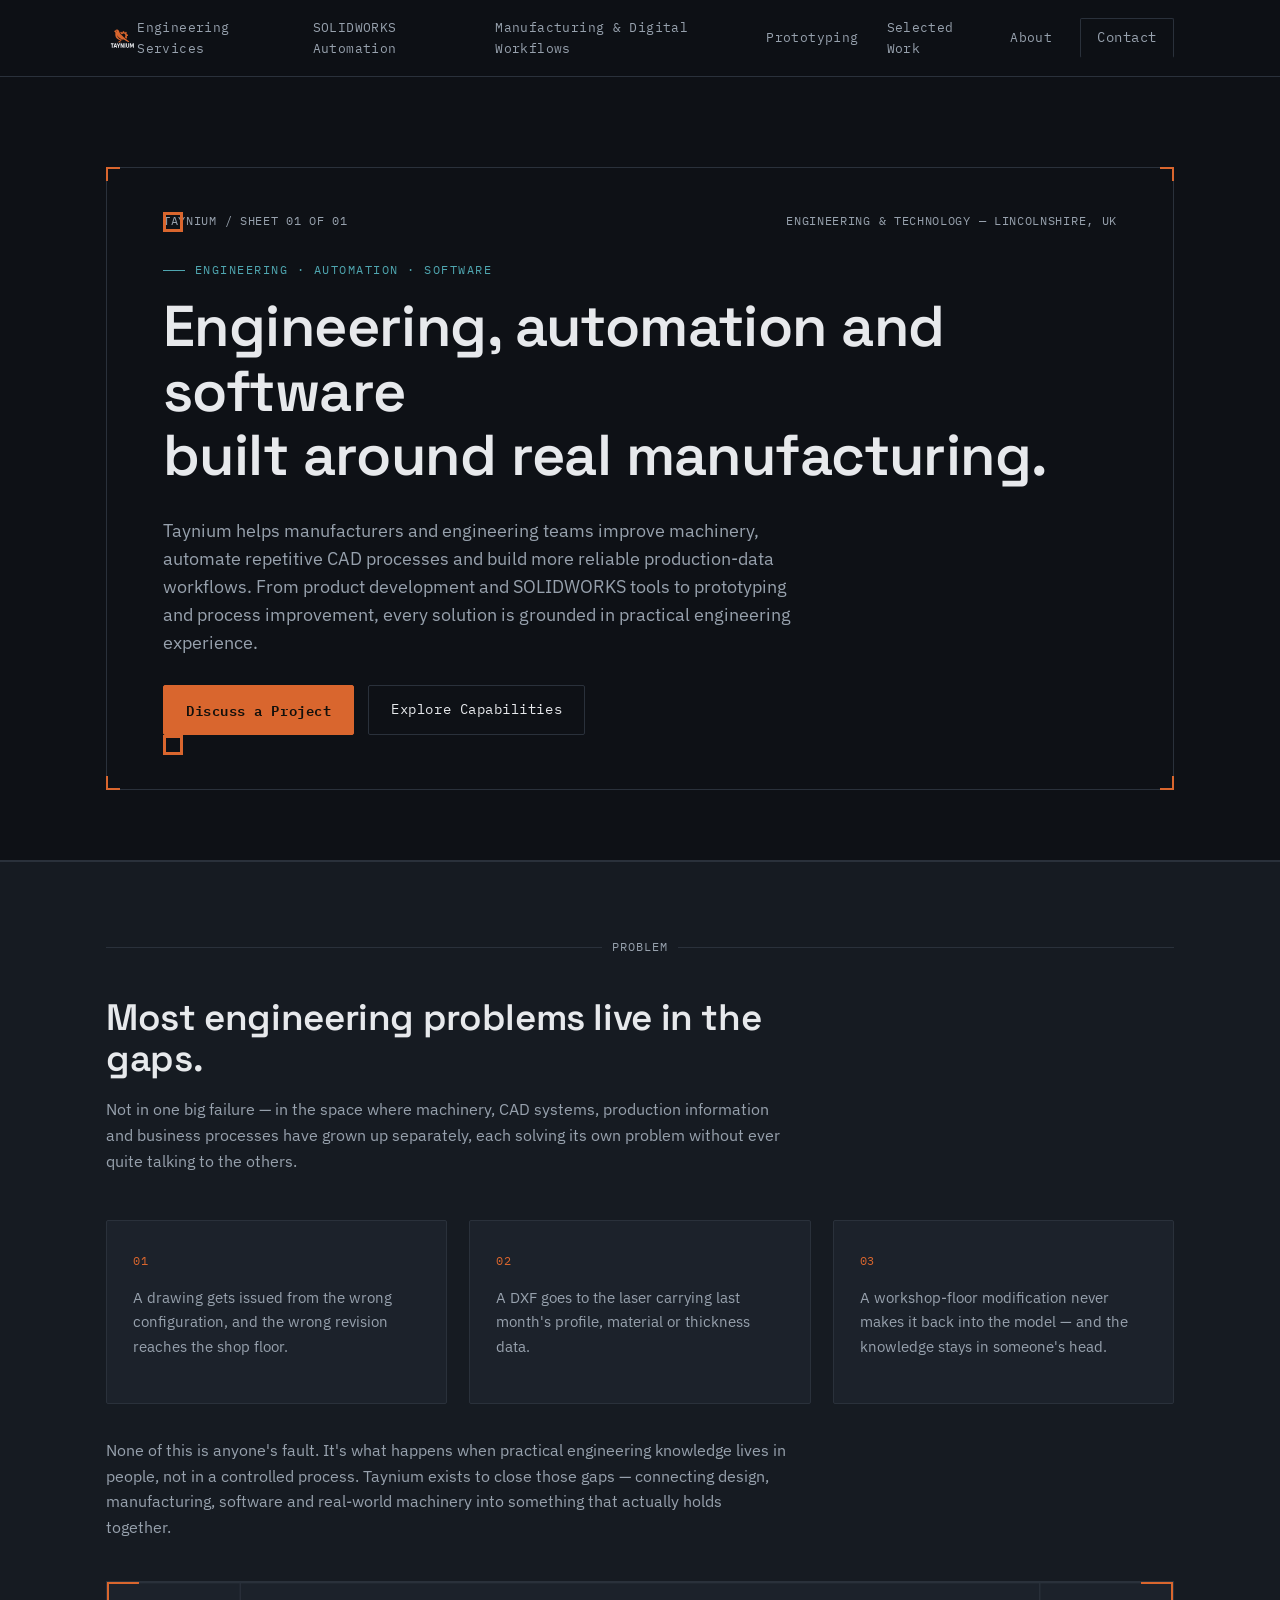
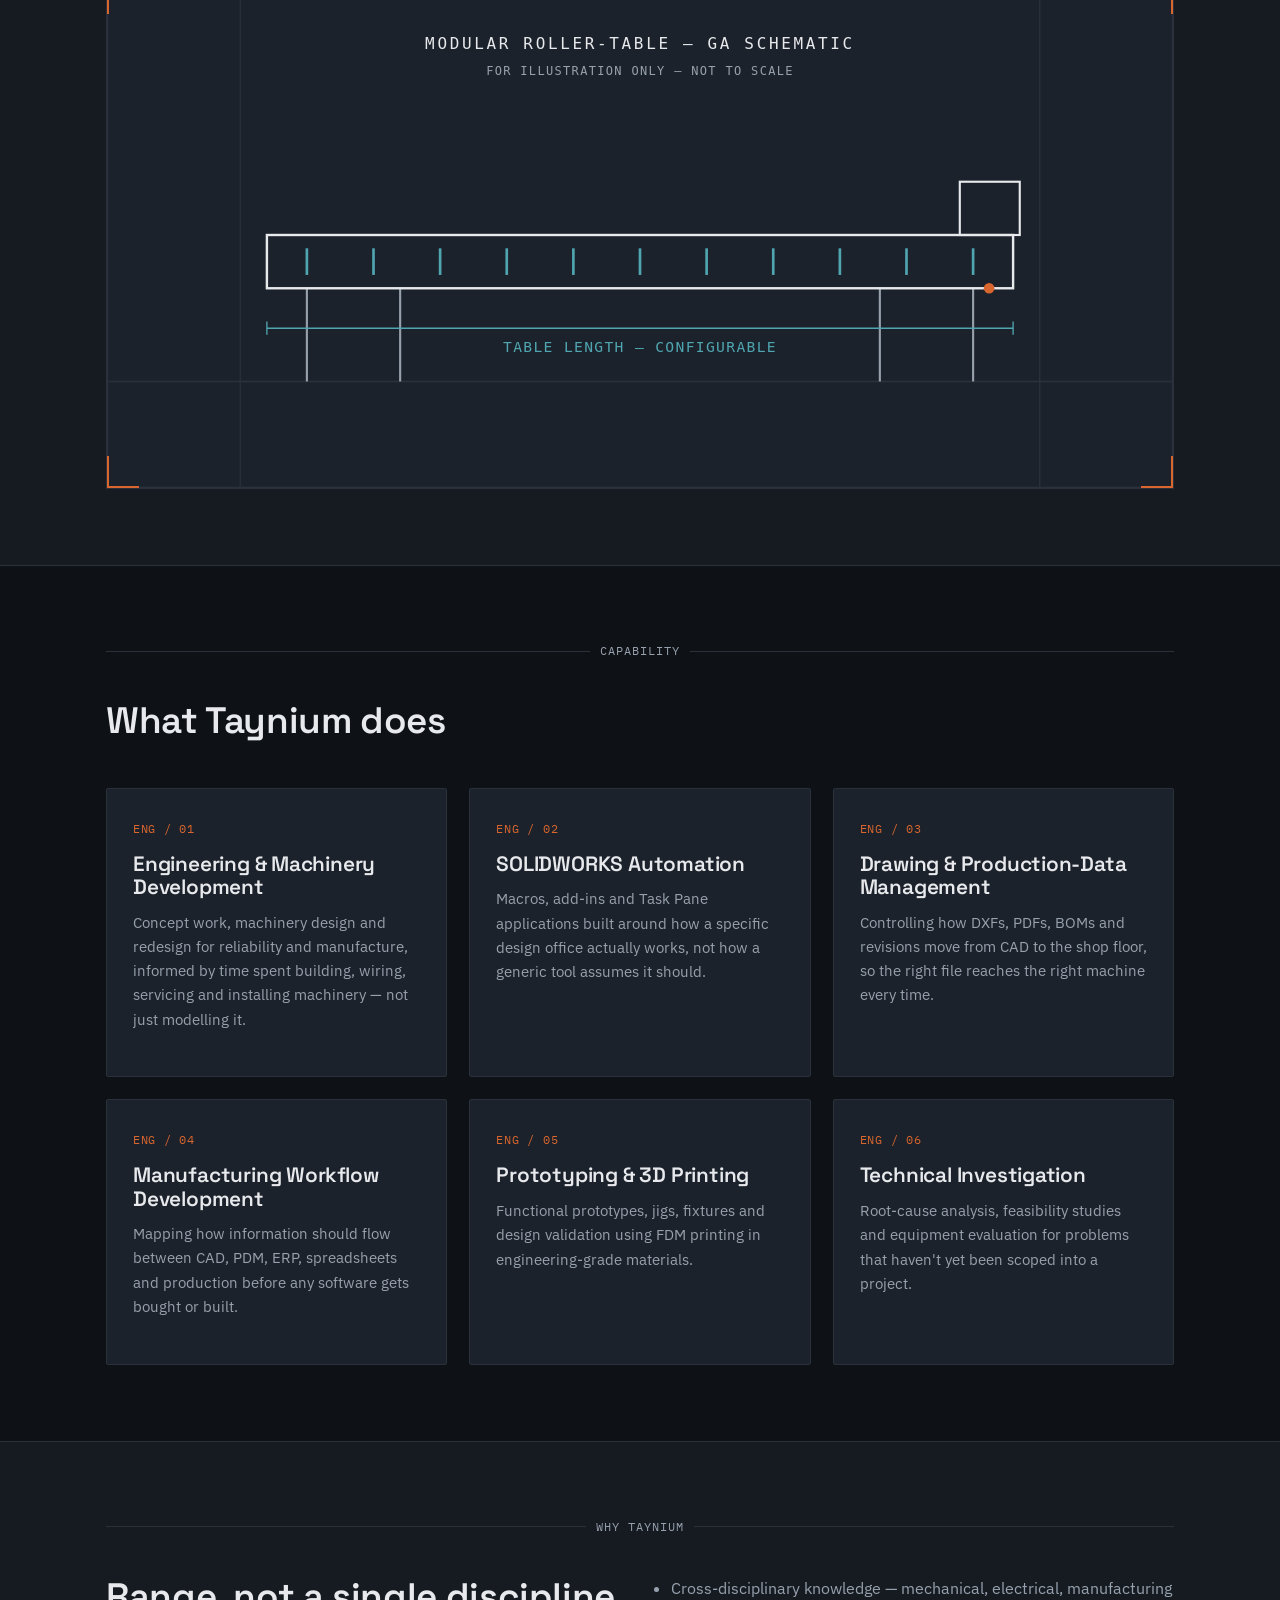
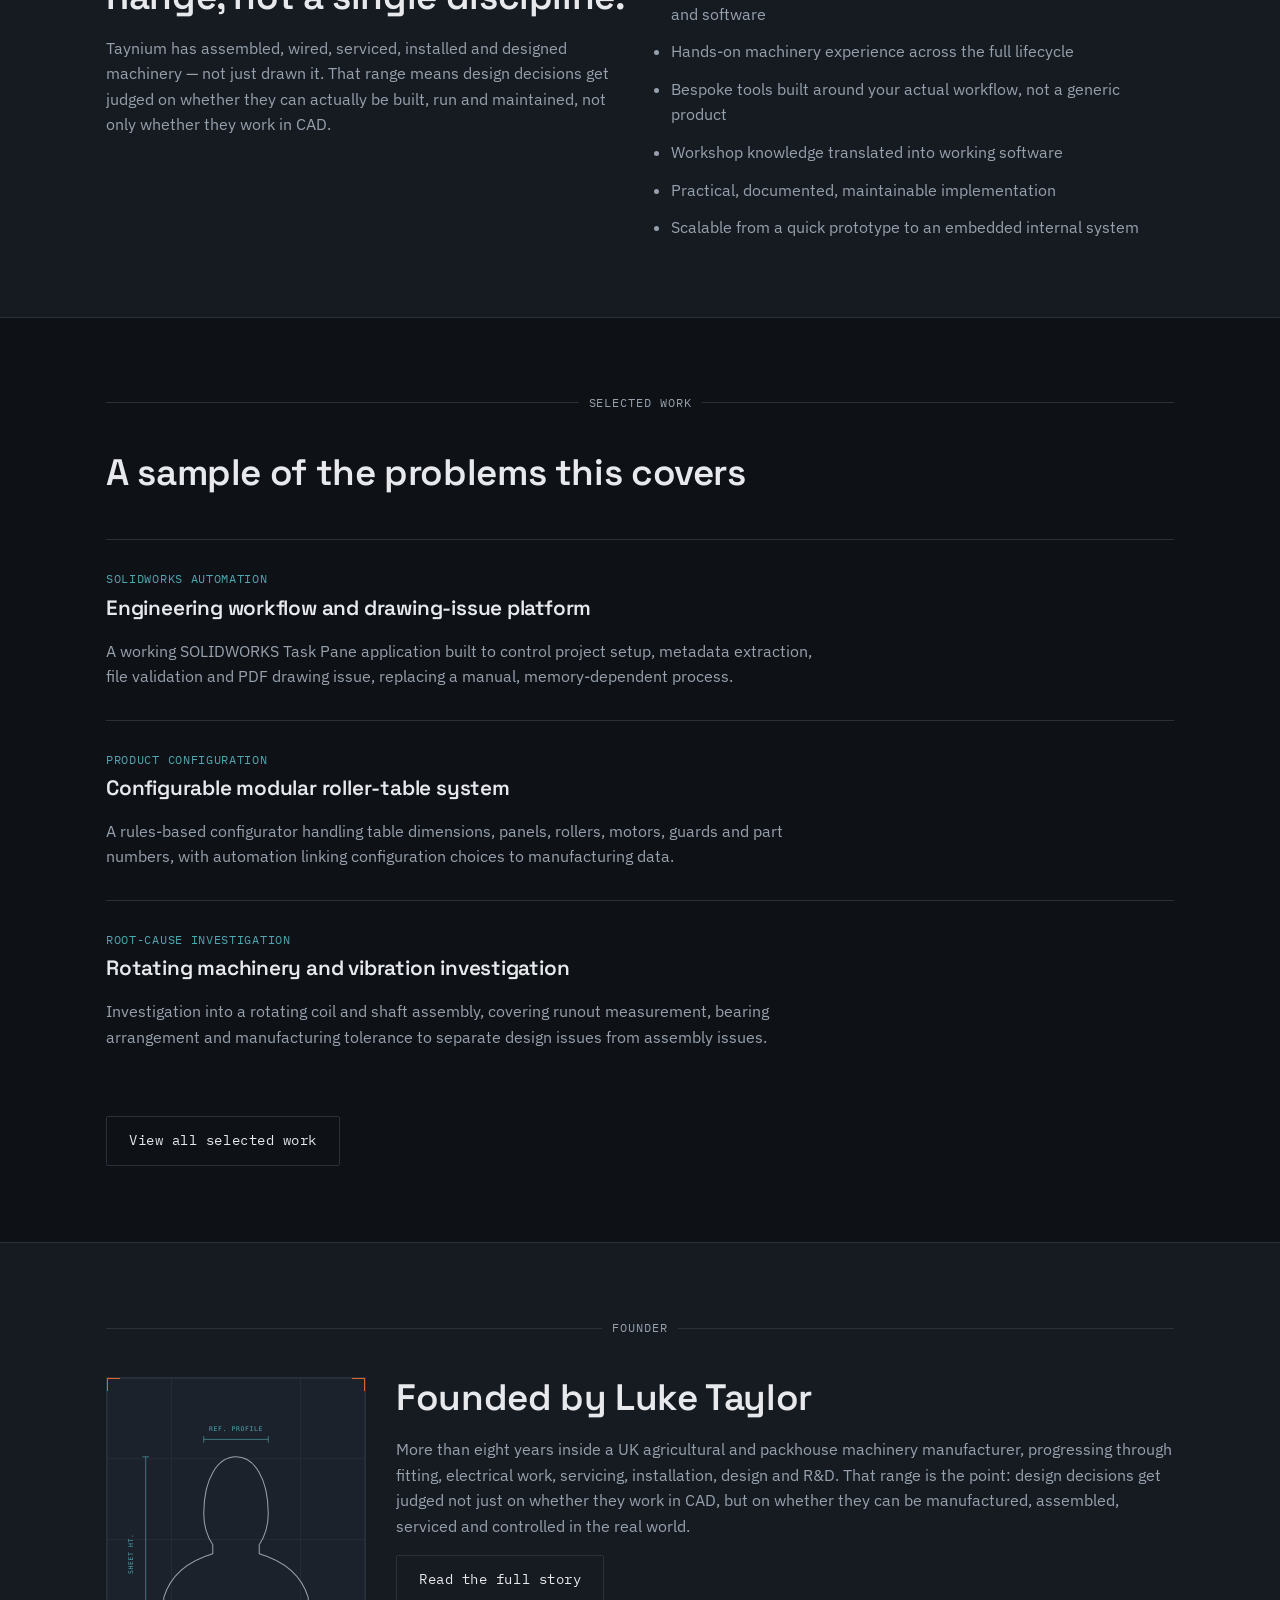
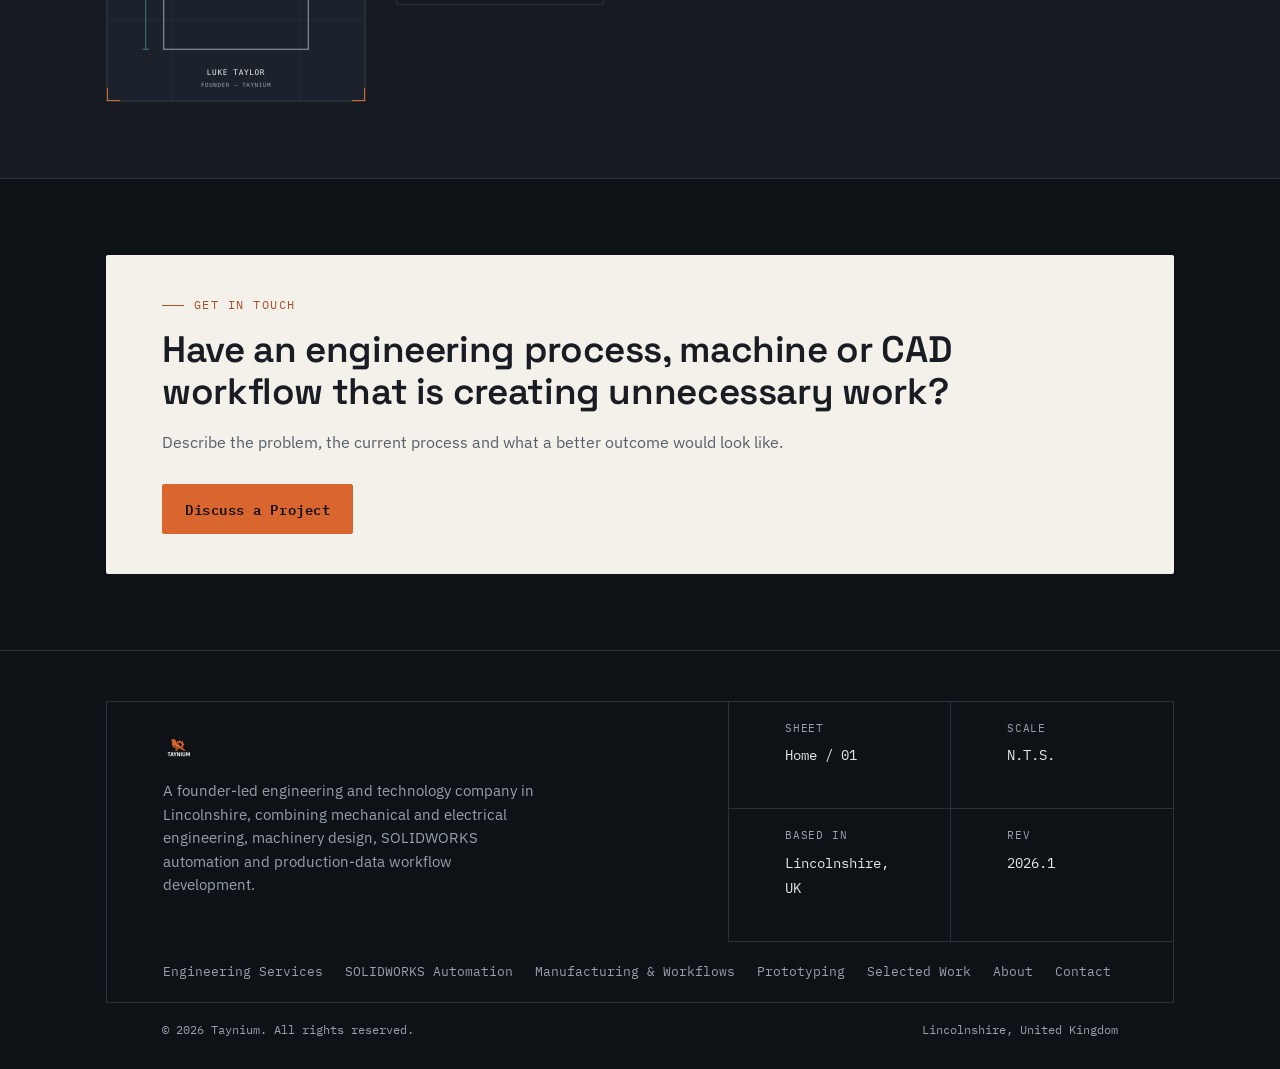
==== index.html @ 5ed1fb27 "Initial commit: Taynium static site" ====
<!DOCTYPE html>
<html lang="en-GB">
<head>
<meta charset="UTF-8">
<meta name="viewport" content="width=device-width, initial-scale=1.0">
<title>Taynium — Engineering, Automation & Software</title>
<meta name="description" content="Practical engineering solutions across machinery, manufacturing and software. Machinery design, SOLIDWORKS automation and production-data workflows built around real manufacturing.">
<link rel="preconnect" href="https://fonts.googleapis.com">
<link href="https://fonts.googleapis.com/css2?family=Space+Grotesk:wght@500;600;700&family=IBM+Plex+Sans:wght@400;500;600&family=IBM+Plex+Mono:wght@400;500&display=swap" rel="stylesheet">
<link rel="icon" type="image/svg+xml" href="images/logo-original.svg">
<link rel="stylesheet" href="css/style.css">
</head>
<body>

<header class="site-header">
  <div class="wrap header-inner">
    <a href="index.html" class="logo"><img src="images/logo-light.svg" alt="Taynium" class="logo-img"></a>
    <nav class="main-nav" aria-label="Primary">
      <a href="engineering-services.html">Engineering Services</a>
      <a href="solidworks-automation.html">SOLIDWORKS Automation</a>
      <a href="manufacturing-workflows.html">Manufacturing &amp; Digital Workflows</a>
      <a href="product-development.html">Prototyping</a>
      <a href="selected-work.html">Selected Work</a>
      <a href="about.html">About</a>
      <a href="contact.html" class="btn btn-secondary" style="padding:8px 16px;">Contact</a>
    </nav>
    <button class="nav-toggle" aria-expanded="false" aria-controls="mobile-nav">Menu</button>
  </div>
  <div class="mobile-nav" id="mobile-nav">
    <a href="engineering-services.html">Engineering Services</a>
    <a href="solidworks-automation.html">SOLIDWORKS Automation</a>
    <a href="manufacturing-workflows.html">Manufacturing &amp; Digital Workflows</a>
    <a href="product-development.html">Prototyping</a>
    <a href="selected-work.html">Selected Work</a>
    <a href="about.html">About</a>
    <a href="contact.html">Contact</a>
  </div>
</header>

<main>

  <section class="hero">
    <div class="wrap">
      <div class="sheet-frame">
        <span class="tick-tl"></span><span class="tick-tr"></span><span class="tick-bl"></span><span class="tick-br"></span>
        <div class="sheet-meta">
          <span>TAYNIUM / SHEET 01 OF 01</span>
          <span>ENGINEERING &amp; TECHNOLOGY — LINCOLNSHIRE, UK</span>
        </div>
        <div class="eyebrow">Engineering · Automation · Software</div>
        <h1>Engineering, automation and software<br>built around real manufacturing.</h1>
        <p class="hero-lead">Taynium helps manufacturers and engineering teams improve machinery, automate repetitive CAD processes and build more reliable production-data workflows. From product development and SOLIDWORKS tools to prototyping and process improvement, every solution is grounded in practical engineering experience.</p>
        <div class="cta-row">
          <a href="contact.html" class="btn btn-primary">Discuss a Project</a>
          <a href="engineering-services.html" class="btn btn-secondary">Explore Capabilities</a>
        </div>
      </div>
    </div>
  </section>

  <section class="section-alt">
    <div class="wrap">
      <div class="dim-divider">PROBLEM</div>
      <div class="section-head">
        <h2>Most engineering problems live in the gaps.</h2>
        <p style="color:var(--ink-muted)">Not in one big failure — in the space where machinery, CAD systems, production information and business processes have grown up separately, each solving its own problem without ever quite talking to the others.</p>
      </div>
      <div class="grid grid-3">
        <div class="card">
          <span class="num">01</span>
          <p>A drawing gets issued from the wrong configuration, and the wrong revision reaches the shop floor.</p>
        </div>
        <div class="card">
          <span class="num">02</span>
          <p>A DXF goes to the laser carrying last month's profile, material or thickness data.</p>
        </div>
        <div class="card">
          <span class="num">03</span>
          <p>A workshop-floor modification never makes it back into the model — and the knowledge stays in someone's head.</p>
        </div>
      </div>
      <p style="margin-top:34px; max-width:680px; color:var(--ink-muted)">None of this is anyone's fault. It's what happens when practical engineering knowledge lives in people, not in a controlled process. Taynium exists to close those gaps — connecting design, manufacturing, software and real-world machinery into something that actually holds together.</p>
      <div style="margin-top:40px; border:1px solid var(--line);">
        <img src="images/machine-schematic.svg" alt="Technical schematic drawing of a modular roller-table machine with dimension lines" style="width:100%; display:block;">
      </div>
    </div>
  </section>

  <section>
    <div class="wrap">
      <div class="dim-divider">CAPABILITY</div>
      <div class="section-head">
        <h2>What Taynium does</h2>
      </div>
      <div class="grid grid-3">
        <div class="card">
          <span class="num">ENG / 01</span>
          <h3>Engineering &amp; Machinery Development</h3>
          <p>Concept work, machinery design and redesign for reliability and manufacture, informed by time spent building, wiring, servicing and installing machinery — not just modelling it.</p>
        </div>
        <div class="card">
          <span class="num">ENG / 02</span>
          <h3>SOLIDWORKS Automation</h3>
          <p>Macros, add-ins and Task Pane applications built around how a specific design office actually works, not how a generic tool assumes it should.</p>
        </div>
        <div class="card">
          <span class="num">ENG / 03</span>
          <h3>Drawing &amp; Production-Data Management</h3>
          <p>Controlling how DXFs, PDFs, BOMs and revisions move from CAD to the shop floor, so the right file reaches the right machine every time.</p>
        </div>
        <div class="card">
          <span class="num">ENG / 04</span>
          <h3>Manufacturing Workflow Development</h3>
          <p>Mapping how information should flow between CAD, PDM, ERP, spreadsheets and production before any software gets bought or built.</p>
        </div>
        <div class="card">
          <span class="num">ENG / 05</span>
          <h3>Prototyping &amp; 3D Printing</h3>
          <p>Functional prototypes, jigs, fixtures and design validation using FDM printing in engineering-grade materials.</p>
        </div>
        <div class="card">
          <span class="num">ENG / 06</span>
          <h3>Technical Investigation</h3>
          <p>Root-cause analysis, feasibility studies and equipment evaluation for problems that haven't yet been scoped into a project.</p>
        </div>
      </div>
    </div>
  </section>

  <section class="section-alt">
    <div class="wrap">
      <div class="dim-divider">WHY TAYNIUM</div>
      <div class="grid grid-2">
        <div>
          <h2>Range, not a single discipline.</h2>
          <p style="color:var(--ink-muted)">Taynium has assembled, wired, serviced, installed and designed machinery — not just drawn it. That range means design decisions get judged on whether they can actually be built, run and maintained, not only whether they work in CAD.</p>
        </div>
        <ul style="color:var(--ink-muted); padding-left:20px; margin:0;">
          <li style="margin-bottom:12px;">Cross-disciplinary knowledge — mechanical, electrical, manufacturing and software</li>
          <li style="margin-bottom:12px;">Hands-on machinery experience across the full lifecycle</li>
          <li style="margin-bottom:12px;">Bespoke tools built around your actual workflow, not a generic product</li>
          <li style="margin-bottom:12px;">Workshop knowledge translated into working software</li>
          <li style="margin-bottom:12px;">Practical, documented, maintainable implementation</li>
          <li>Scalable from a quick prototype to an embedded internal system</li>
        </ul>
      </div>
    </div>
  </section>

  <section>
    <div class="wrap">
      <div class="dim-divider">SELECTED WORK</div>
      <div class="section-head">
        <h2>A sample of the problems this covers</h2>
      </div>

      <div class="work-item">
        <span class="tag">SOLIDWORKS Automation</span>
        <h3>Engineering workflow and drawing-issue platform</h3>
        <p>A working SOLIDWORKS Task Pane application built to control project setup, metadata extraction, file validation and PDF drawing issue, replacing a manual, memory-dependent process.</p>
      </div>
      <div class="work-item">
        <span class="tag">Product Configuration</span>
        <h3>Configurable modular roller-table system</h3>
        <p>A rules-based configurator handling table dimensions, panels, rollers, motors, guards and part numbers, with automation linking configuration choices to manufacturing data.</p>
      </div>
      <div class="work-item">
        <span class="tag">Root-Cause Investigation</span>
        <h3>Rotating machinery and vibration investigation</h3>
        <p>Investigation into a rotating coil and shaft assembly, covering runout measurement, bearing arrangement and manufacturing tolerance to separate design issues from assembly issues.</p>
      </div>

      <div style="margin-top:36px;">
        <a href="selected-work.html" class="btn btn-secondary">View all selected work</a>
      </div>
    </div>
  </section>

  <section class="section-alt">
    <div class="wrap">
      <div class="dim-divider">FOUNDER</div>
      <div class="founder">
        <div class="founder-photo" style="padding:0;"><img src="images/founder-schematic.svg" alt="Technical line illustration of Luke Taylor, founder of Taynium" style="width:100%; height:100%; object-fit:cover;"></div>
        <div>
          <h2>Founded by Luke Taylor</h2>
          <p style="color:var(--ink-muted)">More than eight years inside a UK agricultural and packhouse machinery manufacturer, progressing through fitting, electrical work, servicing, installation, design and R&amp;D. That range is the point: design decisions get judged not just on whether they work in CAD, but on whether they can be manufactured, assembled, serviced and controlled in the real world.</p>
          <a href="about.html" class="btn btn-secondary">Read the full story</a>
        </div>
      </div>
    </div>
  </section>

  <section>
    <div class="wrap">
      <div class="paper">
        <div class="eyebrow">Get in touch</div>
        <h2>Have an engineering process, machine or CAD workflow that is creating unnecessary work?</h2>
        <p>Describe the problem, the current process and what a better outcome would look like.</p>
        <div class="cta-row">
          <a href="contact.html" class="btn btn-primary">Discuss a Project</a>
        </div>
      </div>
    </div>
  </section>

</main>

<footer class="site-footer">
  <div class="wrap">
    <div class="title-block">
      <div class="title-block-top">
        <div class="title-block-brand">
          <div class="logo" style="margin-bottom:10px; display:inline-block;"><img src="images/logo-light.svg" alt="Taynium" class="logo-img" style="height:30px;"></div>
          <p>A founder-led engineering and technology company in Lincolnshire, combining mechanical and electrical engineering, machinery design, SOLIDWORKS automation and production-data workflow development.</p>
        </div>
        <div class="title-block-fields">
          <div class="tb-field"><span class="tb-label">Sheet</span><span class="tb-value">Home / 01</span></div>
          <div class="tb-field"><span class="tb-label">Scale</span><span class="tb-value">N.T.S.</span></div>
          <div class="tb-field"><span class="tb-label">Based in</span><span class="tb-value">Lincolnshire, UK</span></div>
          <div class="tb-field"><span class="tb-label">Rev</span><span class="tb-value">2026.1</span></div>
        </div>
      </div>
      <div class="footer-links">
        <a href="engineering-services.html">Engineering Services</a>
        <a href="solidworks-automation.html">SOLIDWORKS Automation</a>
        <a href="manufacturing-workflows.html">Manufacturing &amp; Workflows</a>
        <a href="product-development.html">Prototyping</a>
        <a href="selected-work.html">Selected Work</a>
        <a href="about.html">About</a>
        <a href="contact.html">Contact</a>
      </div>
    </div>
    <div class="footer-bottom">
      <span>© 2026 Taynium. All rights reserved.</span>
      <span>Lincolnshire, United Kingdom</span>
    </div>
  </div>
</footer>

<script src="js/main.js"></script>
</body>
</html>
---- css/style.css ----
/* ==========================================================================
   Taynium — Design System
   Signature motif: engineering drawing title block + dimension-line ticks
   ========================================================================== */

:root {
  --bg-void: #0e1116;
  --bg-panel: #161b22;
  --bg-panel-raised: #1c222b;
  --surface-paper: #f3f1ea;
  --ink: #e7e9ec;
  --ink-muted: #97a1ad;
  --ink-dark: #191d23;
  --ink-dark-muted: #565f6b;
  --accent-orange: #d9662e;
  --accent-orange-dim: #a84f26;
  --accent-cyan: #4fa6b0;
  --line: #2a313b;
  --line-paper: #c9c2b2;

  --font-display: "Space Grotesk", "Arial Narrow", sans-serif;
  --font-body: "IBM Plex Sans", -apple-system, sans-serif;
  --font-mono: "IBM Plex Mono", "Courier New", monospace;

  --max-w: 1180px;
  --edge: 24px;
}

@media (min-width: 720px) {
  :root { --edge: 56px; }
}

* { box-sizing: border-box; }

html {
  scroll-behavior: smooth;
}

@media (prefers-reduced-motion: reduce) {
  html { scroll-behavior: auto; }
  * { animation-duration: 0.01ms !important; transition-duration: 0.01ms !important; }
}

body {
  margin: 0;
  background: var(--bg-void);
  color: var(--ink);
  font-family: var(--font-body);
  font-size: 16px;
  line-height: 1.6;
  -webkit-font-smoothing: antialiased;
}

img { max-width: 100%; display: block; }

a { color: inherit; }

h1, h2, h3, h4 {
  font-family: var(--font-display);
  font-weight: 600;
  line-height: 1.12;
  margin: 0 0 0.5em;
  letter-spacing: -0.01em;
}

h1 { font-size: clamp(2.2rem, 5vw, 3.6rem); }
h2 { font-size: clamp(1.6rem, 3.2vw, 2.3rem); }
h3 { font-size: 1.3rem; }

p { margin: 0 0 1em; }

.eyebrow {
  font-family: var(--font-mono);
  font-size: 0.78rem;
  letter-spacing: 0.12em;
  text-transform: uppercase;
  color: var(--accent-cyan);
  display: flex;
  align-items: center;
  gap: 10px;
  margin-bottom: 14px;
}

.eyebrow::before {
  content: "";
  width: 22px;
  height: 1px;
  background: var(--accent-cyan);
  display: inline-block;
}

.wrap {
  max-width: var(--max-w);
  margin: 0 auto;
  padding: 0 var(--edge);
}

/* ---------- Buttons ---------- */

.btn {
  display: inline-flex;
  align-items: center;
  gap: 10px;
  font-family: var(--font-mono);
  font-size: 0.85rem;
  letter-spacing: 0.04em;
  text-decoration: none;
  padding: 13px 22px;
  border: 1px solid var(--line);
  border-radius: 2px;
  transition: border-color 0.15s ease, background 0.15s ease, color 0.15s ease;
}

.btn:focus-visible, a:focus-visible, button:focus-visible {
  outline: 2px solid var(--accent-cyan);
  outline-offset: 2px;
}

.btn-primary {
  background: var(--accent-orange);
  border-color: var(--accent-orange);
  color: #12100c;
  font-weight: 600;
}
.btn-primary:hover { background: #e9793f; border-color: #e9793f; }

.btn-secondary {
  color: var(--ink);
  border-color: var(--line);
}
.btn-secondary:hover { border-color: var(--accent-cyan); color: var(--accent-cyan); }

.cta-row {
  display: flex;
  gap: 14px;
  flex-wrap: wrap;
  margin-top: 28px;
}

/* ---------- Header / Nav ---------- */

.site-header {
  border-bottom: 1px solid var(--line);
  position: sticky;
  top: 0;
  background: rgba(14, 17, 22, 0.92);
  backdrop-filter: blur(6px);
  z-index: 50;
}

.header-inner {
  display: flex;
  align-items: center;
  justify-content: space-between;
  height: 76px;
}

.logo {
  font-family: var(--font-display);
  font-size: 1.15rem;
  font-weight: 600;
  text-decoration: none;
  color: var(--ink);
  letter-spacing: 0.02em;
}
.logo span { color: var(--accent-orange); }
.logo-img { height: 34px; width: auto; display: block; }

nav.main-nav {
  display: none;
  gap: 28px;
  font-family: var(--font-mono);
  font-size: 0.82rem;
  letter-spacing: 0.03em;
}

@media (min-width: 900px) {
  nav.main-nav { display: flex; align-items: center; }
}

nav.main-nav a {
  text-decoration: none;
  color: var(--ink-muted);
  padding: 6px 0;
  border-bottom: 1px solid transparent;
  transition: color 0.15s ease, border-color 0.15s ease;
}
nav.main-nav a:hover, nav.main-nav a[aria-current="page"] {
  color: var(--ink);
  border-color: var(--accent-orange);
}

.nav-toggle {
  display: inline-flex;
  background: none;
  border: 1px solid var(--line);
  color: var(--ink);
  font-family: var(--font-mono);
  padding: 8px 12px;
  font-size: 0.8rem;
  border-radius: 2px;
}
@media (min-width: 900px) { .nav-toggle { display: none; } }

.mobile-nav {
  display: none;
  flex-direction: column;
  border-top: 1px solid var(--line);
  padding: 8px var(--edge) 20px;
  font-family: var(--font-mono);
  font-size: 0.9rem;
}
.mobile-nav.open { display: flex; }
.mobile-nav a {
  text-decoration: none;
  color: var(--ink-muted);
  padding: 12px 0;
  border-bottom: 1px solid var(--line);
}
@media (min-width: 900px) { .mobile-nav { display: none !important; } }

/* ---------- Hero: framed like a drawing sheet ---------- */

.hero {
  position: relative;
  padding: 90px 0 70px;
  border-bottom: 1px solid var(--line);
}

.sheet-frame {
  position: relative;
  border: 1px solid var(--line);
  padding: 44px var(--edge) 54px;
}

.sheet-frame::before, .sheet-frame::after,
.tick-tl, .tick-tr, .tick-bl, .tick-br {
  content: "";
  position: absolute;
  width: 14px;
  height: 14px;
  border-color: var(--accent-orange);
  border-style: solid;
}
.tick-tl { top: -1px; left: -1px; border-width: 2px 0 0 2px; }
.tick-tr { top: -1px; right: -1px; border-width: 2px 2px 0 0; }
.tick-bl { bottom: -1px; left: -1px; border-width: 0 0 2px 2px; }
.tick-br { bottom: -1px; right: -1px; border-width: 0 2px 2px 0; }

.sheet-meta {
  display: flex;
  justify-content: space-between;
  font-family: var(--font-mono);
  font-size: 0.72rem;
  letter-spacing: 0.06em;
  color: var(--ink-muted);
  margin-bottom: 30px;
  flex-wrap: wrap;
  gap: 8px;
}

.hero-lead {
  max-width: 640px;
  font-size: 1.1rem;
  color: var(--ink-muted);
}

/* ---------- Sections ---------- */

section { padding: 76px 0; }
section.tight { padding: 56px 0; }

.section-alt { background: var(--bg-panel); border-top: 1px solid var(--line); border-bottom: 1px solid var(--line); }

/* dimension-line divider used between major blocks instead of a plain rule */
.dim-divider {
  display: flex;
  align-items: center;
  gap: 10px;
  color: var(--ink-muted);
  font-family: var(--font-mono);
  font-size: 0.72rem;
  letter-spacing: 0.08em;
  margin: 0 0 40px;
}
.dim-divider::before, .dim-divider::after {
  content: "";
  flex: 1;
  height: 1px;
  background: var(--line);
  position: relative;
}

.section-head {
  max-width: 680px;
  margin-bottom: 46px;
}

/* ---------- Cards / Grids ---------- */

.grid {
  display: grid;
  gap: 22px;
  grid-template-columns: 1fr;
}
@media (min-width: 720px) {
  .grid-2 { grid-template-columns: 1fr 1fr; }
  .grid-3 { grid-template-columns: repeat(3, 1fr); }
}

.card {
  border: 1px solid var(--line);
  background: var(--bg-panel-raised);
  padding: 30px 26px;
  border-radius: 2px;
}

.card .num {
  font-family: var(--font-mono);
  color: var(--accent-orange);
  font-size: 0.78rem;
  letter-spacing: 0.06em;
  display: block;
  margin-bottom: 14px;
}

.card p, .card ul { color: var(--ink-muted); font-size: 0.95rem; }
.card ul { padding-left: 18px; margin: 0; }
.card li { margin-bottom: 6px; }

/* Paper panel — used sparingly, evokes a physical drawing sheet */
.paper {
  background: var(--surface-paper);
  color: var(--ink-dark);
  border-radius: 2px;
  padding: 40px var(--edge);
}
.paper h2, .paper h3 { color: var(--ink-dark); }
.paper p { color: var(--ink-dark-muted); }
.paper .eyebrow { color: var(--accent-orange-dim); }
.paper .eyebrow::before { background: var(--accent-orange-dim); }

/* ---------- Process steps ---------- */

.steps {
  display: grid;
  gap: 0;
  border: 1px solid var(--line);
}
.step {
  display: grid;
  grid-template-columns: 64px 1fr;
  gap: 20px;
  padding: 26px var(--edge);
  border-bottom: 1px solid var(--line);
}
.step:last-child { border-bottom: none; }
.step .step-num {
  font-family: var(--font-mono);
  color: var(--accent-cyan);
  font-size: 0.95rem;
}
.step h3 { margin-bottom: 6px; font-size: 1.05rem; }
.step p { margin: 0; color: var(--ink-muted); font-size: 0.94rem; }

/* ---------- Work / project list ---------- */

.work-item {
  border-top: 1px solid var(--line);
  padding: 30px 0;
  display: grid;
  gap: 8px;
}
.work-item:last-child { border-bottom: 1px solid var(--line); }
.work-item .tag {
  font-family: var(--font-mono);
  font-size: 0.72rem;
  color: var(--accent-cyan);
  letter-spacing: 0.06em;
  text-transform: uppercase;
}
.work-item p { color: var(--ink-muted); margin: 0; max-width: 720px; }

/* ---------- Founder block ---------- */

.founder {
  display: grid;
  gap: 30px;
  grid-template-columns: 1fr;
}
@media (min-width: 800px) {
  .founder { grid-template-columns: 260px 1fr; align-items: start; }
}
.founder-photo {
  aspect-ratio: 4/5;
  background: var(--bg-panel-raised);
  border: 1px solid var(--line);
  display: flex;
  align-items: center;
  justify-content: center;
  font-family: var(--font-mono);
  font-size: 0.75rem;
  color: var(--ink-muted);
  text-align: center;
  padding: 20px;
}

/* ---------- Forms ---------- */

label {
  display: block;
  font-family: var(--font-mono);
  font-size: 0.78rem;
  letter-spacing: 0.03em;
  color: var(--ink-muted);
  margin-bottom: 8px;
}
.field { margin-bottom: 22px; }
input, select, textarea {
  width: 100%;
  background: var(--bg-panel-raised);
  border: 1px solid var(--line);
  color: var(--ink);
  font-family: var(--font-body);
  font-size: 0.95rem;
  padding: 12px 14px;
  border-radius: 2px;
}
input:focus, select:focus, textarea:focus {
  outline: 2px solid var(--accent-cyan);
  outline-offset: 1px;
  border-color: var(--accent-cyan);
}
textarea { resize: vertical; min-height: 110px; }
.field-row { display: grid; gap: 22px; }
@media (min-width: 720px) { .field-row.two { grid-template-columns: 1fr 1fr; } }
.form-note {
  font-size: 0.85rem;
  color: var(--ink-muted);
  border-left: 2px solid var(--accent-orange);
  padding-left: 14px;
  margin-top: 30px;
}

/* ---------- Footer: title block ---------- */

footer.site-footer {
  border-top: 1px solid var(--line);
  padding: 50px 0 0;
}

.title-block {
  border: 1px solid var(--line);
  margin-bottom: 0;
}
.title-block-top {
  display: grid;
  grid-template-columns: 1fr;
  gap: 0;
}
@media (min-width: 800px) {
  .title-block-top { grid-template-columns: 1.4fr 1fr; }
}
.title-block-brand {
  padding: 30px var(--edge);
  border-bottom: 1px solid var(--line);
}
@media (min-width: 800px) {
  .title-block-brand { border-bottom: none; border-right: 1px solid var(--line); }
}
.title-block-brand p { color: var(--ink-muted); font-size: 0.92rem; max-width: 380px; }

.title-block-fields {
  display: grid;
  grid-template-columns: repeat(2, 1fr);
}
.tb-field {
  padding: 18px var(--edge);
  border-bottom: 1px solid var(--line);
  border-right: 1px solid var(--line);
  font-family: var(--font-mono);
}
.tb-field:nth-child(2n) { border-right: none; }
.tb-field .tb-label {
  display: block;
  font-size: 0.66rem;
  letter-spacing: 0.08em;
  color: var(--ink-muted);
  margin-bottom: 6px;
  text-transform: uppercase;
}
.tb-field .tb-value { font-size: 0.85rem; color: var(--ink); }

.footer-links {
  display: flex;
  flex-wrap: wrap;
  gap: 22px;
  padding: 20px var(--edge);
  font-family: var(--font-mono);
  font-size: 0.8rem;
}
.footer-links a { text-decoration: none; color: var(--ink-muted); }
.footer-links a:hover { color: var(--accent-orange); }

.footer-bottom {
  padding: 18px var(--edge) 30px;
  font-family: var(--font-mono);
  font-size: 0.72rem;
  color: var(--ink-muted);
  display: flex;
  justify-content: space-between;
  flex-wrap: wrap;
  gap: 8px;
}

/* ---------- FAQ ---------- */

.faq-item {
  border-top: 1px solid var(--line);
  padding: 22px 0;
}
.faq-item:last-child { border-bottom: 1px solid var(--line); }
.faq-item h3 { font-size: 1rem; margin-bottom: 8px; }
.faq-item p { color: var(--ink-muted); margin: 0; font-size: 0.95rem; }
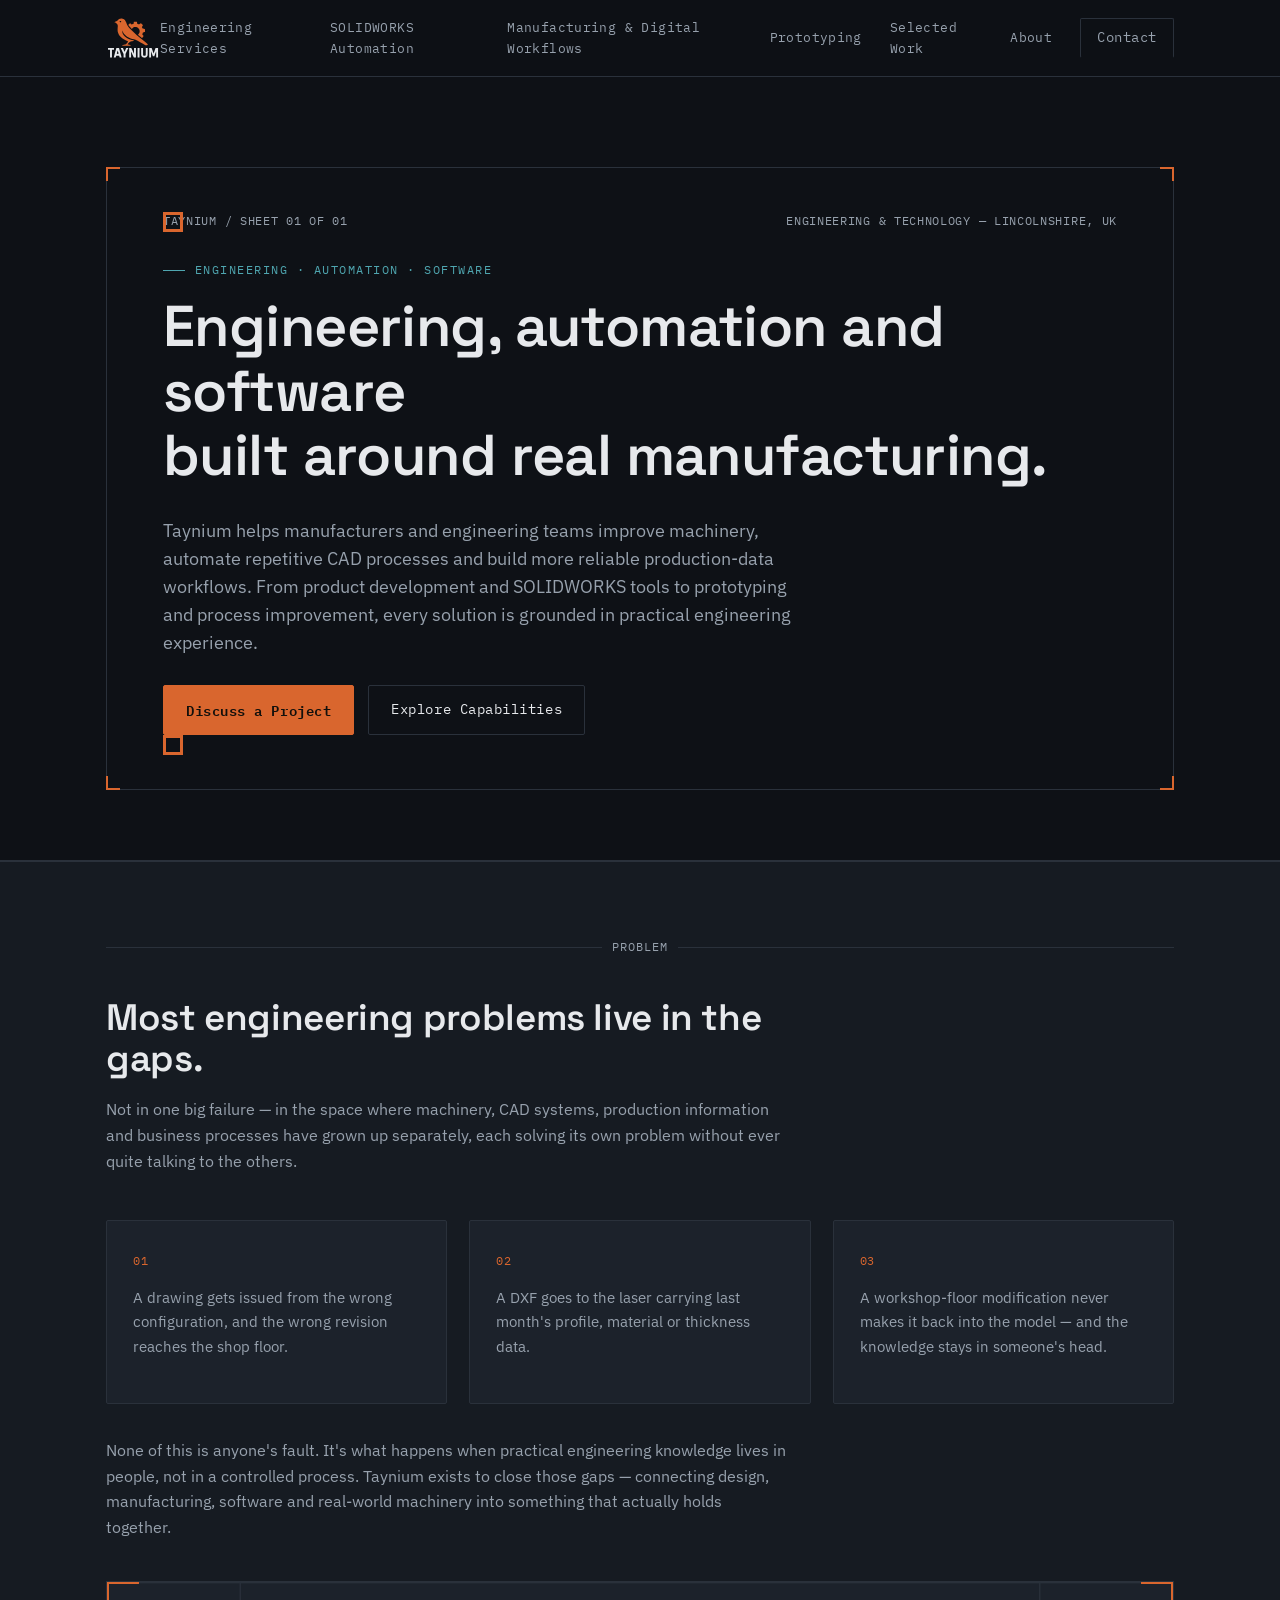
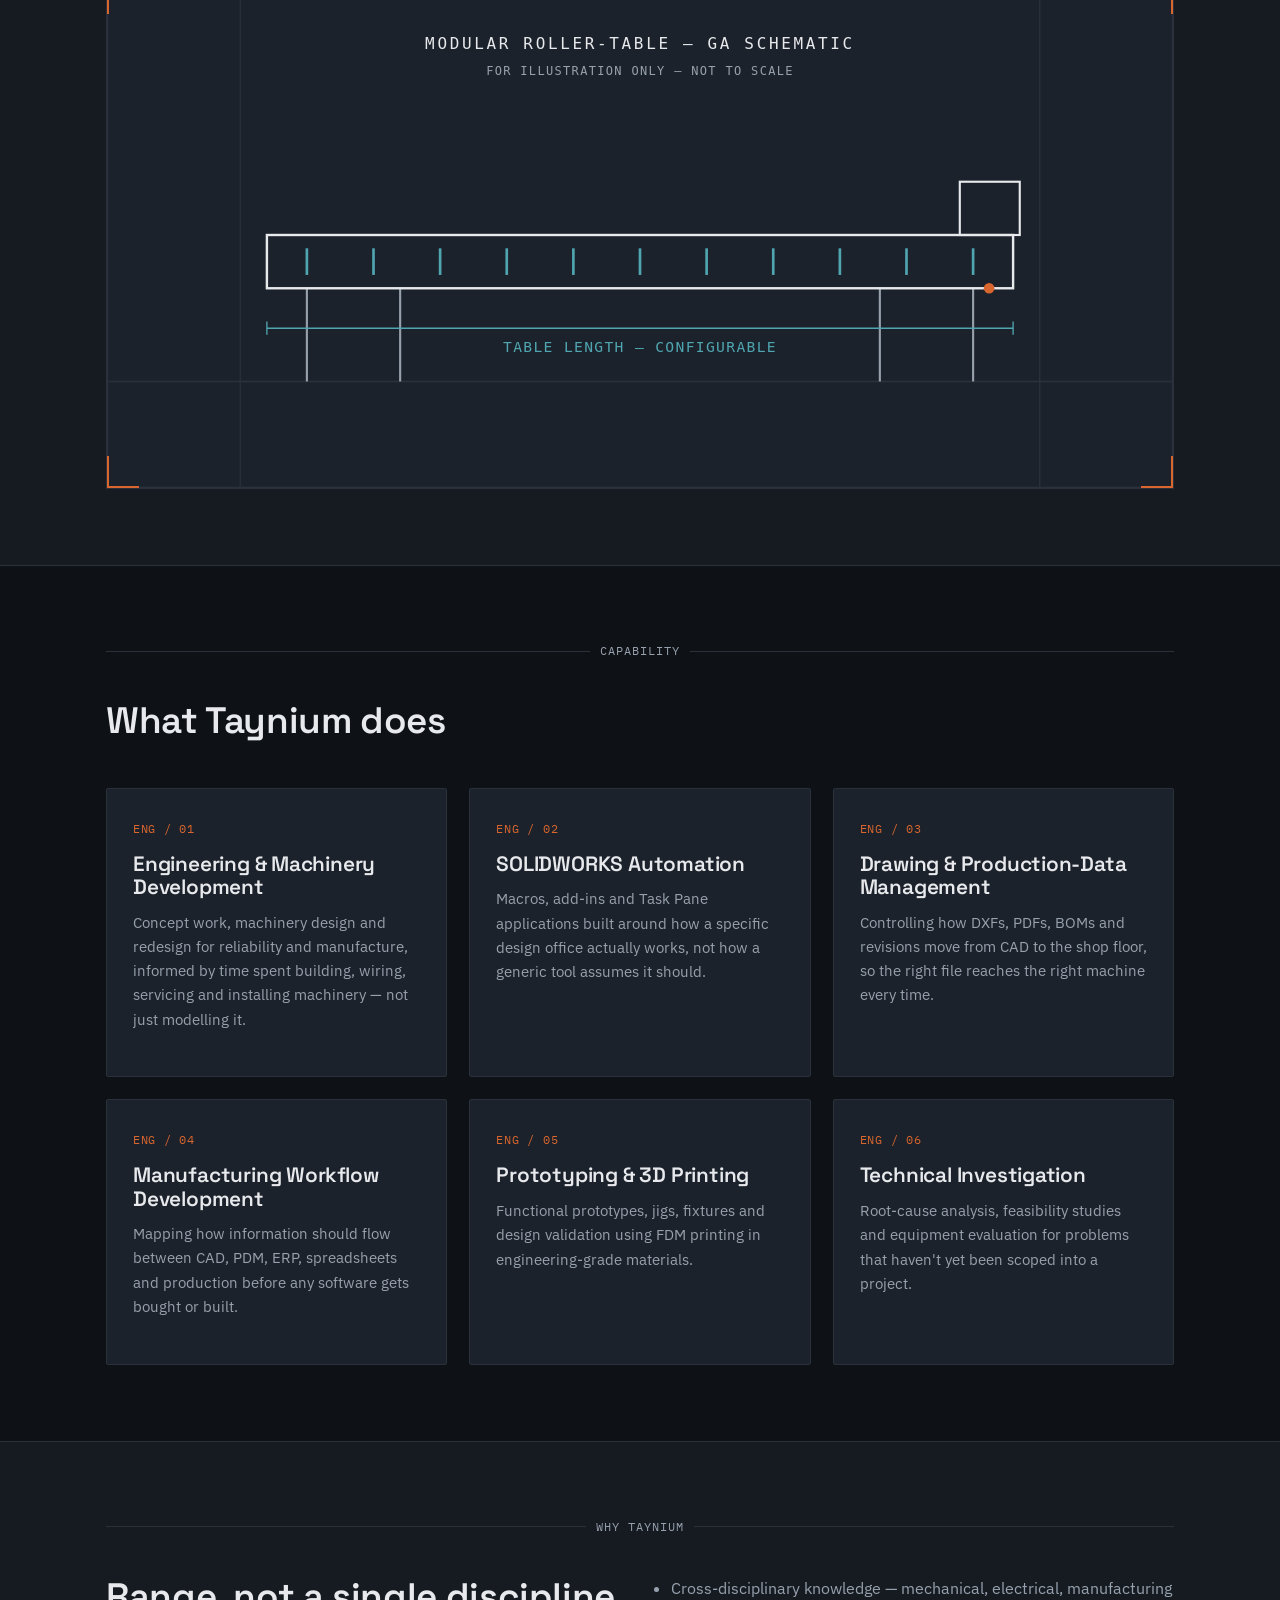
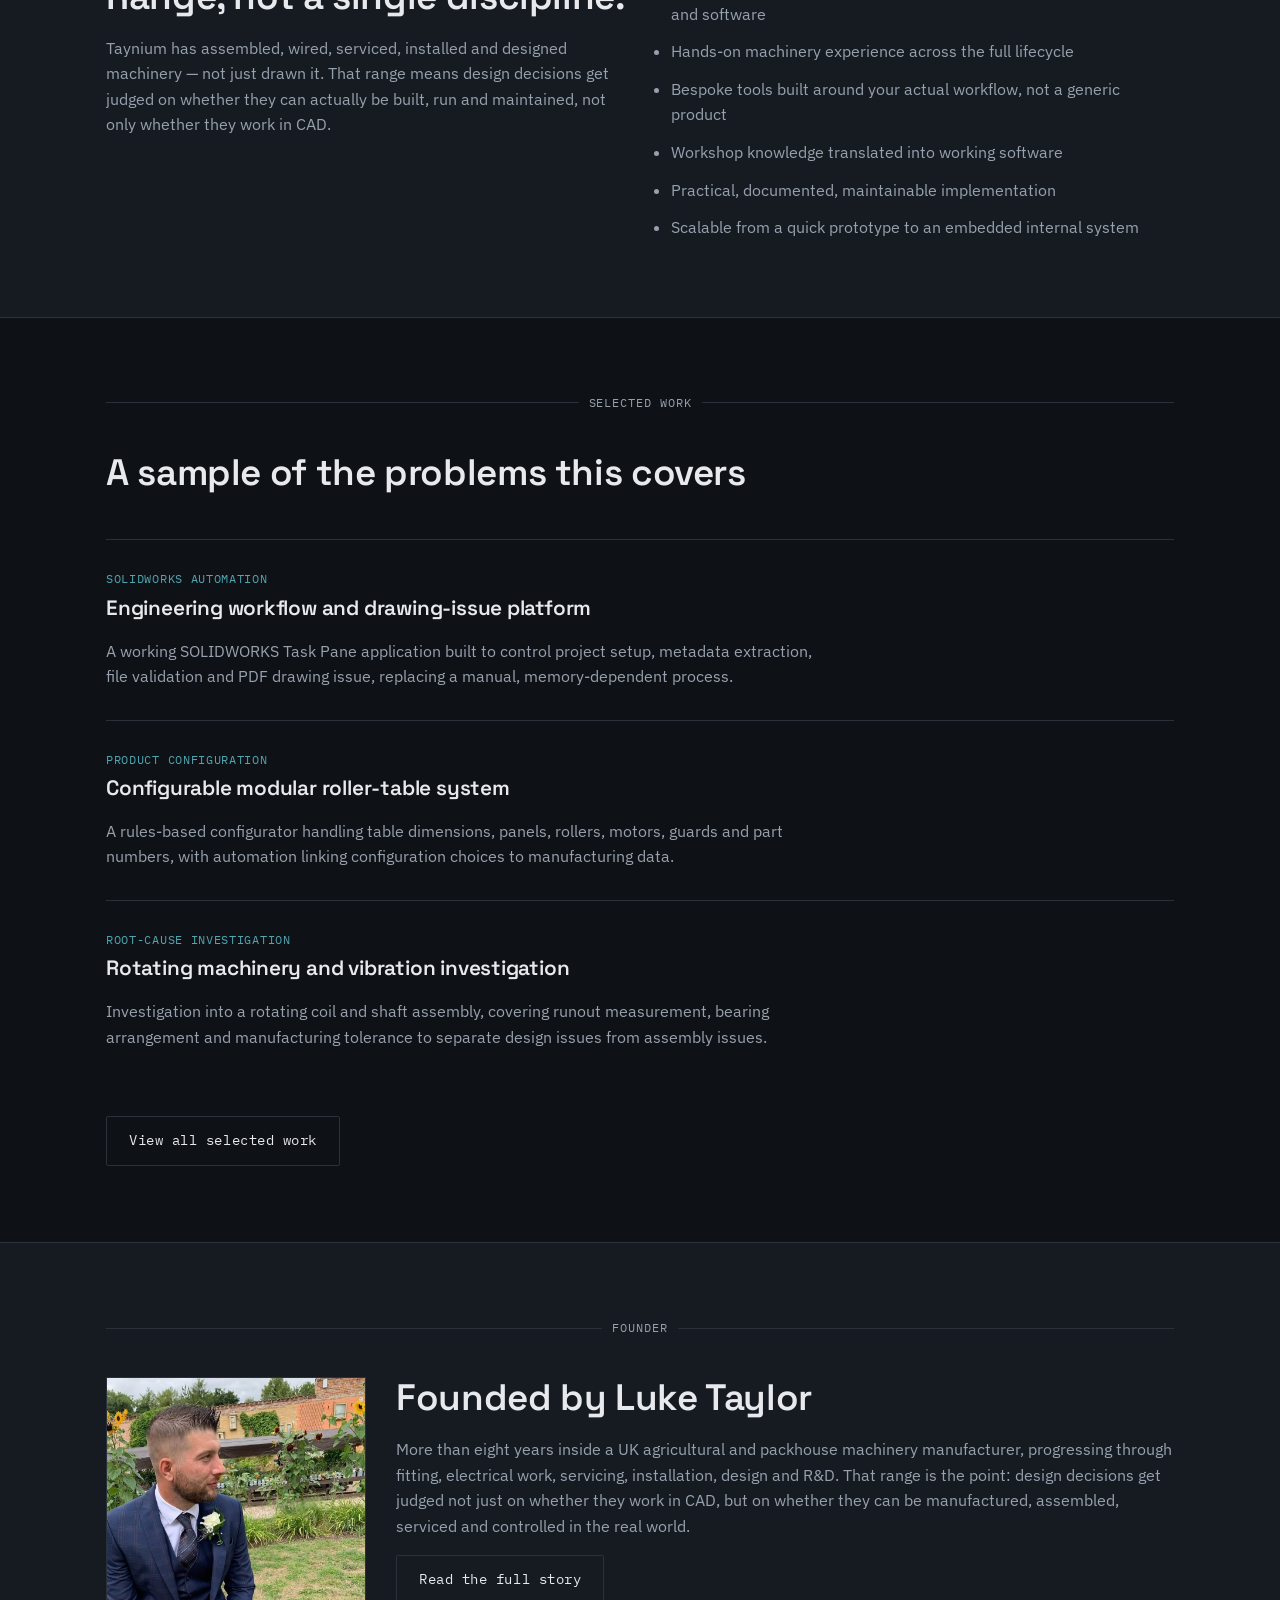
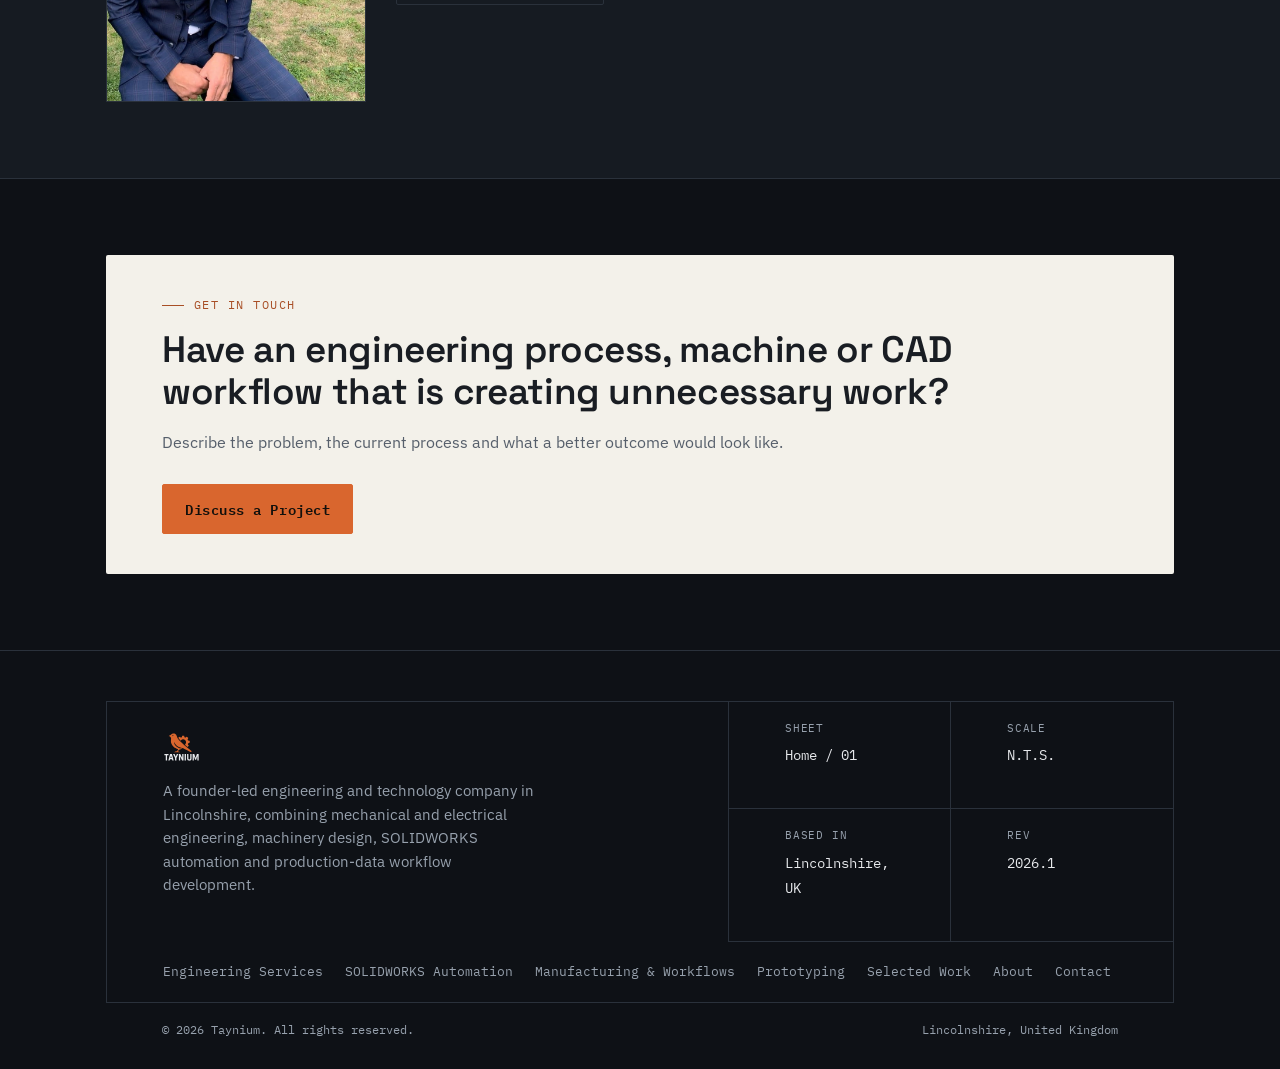
==== commit 7eb4085d: "Add founder photo, replacing placeholder illustration Cropped to remove background clutter and fit t" ====
--- a/index.html
+++ b/index.html
@@ -180,7 +180,7 @@
     <div class="wrap">
       <div class="dim-divider">FOUNDER</div>
       <div class="founder">
-        <div class="founder-photo" style="padding:0;"><img src="images/founder-schematic.svg" alt="Technical line illustration of Luke Taylor, founder of Taynium" style="width:100%; height:100%; object-fit:cover;"></div>
+        <div class="founder-photo" style="padding:0;"><img src="images/founder-photo.jpg" alt="Luke Taylor, founder of Taynium" style="width:100%; height:100%; object-fit:cover;"></div>
         <div>
           <h2>Founded by Luke Taylor</h2>
           <p style="color:var(--ink-muted)">More than eight years inside a UK agricultural and packhouse machinery manufacturer, progressing through fitting, electrical work, servicing, installation, design and R&amp;D. That range is the point: design decisions get judged not just on whether they work in CAD, but on whether they can be manufactured, assembled, serviced and controlled in the real world.</p>
--- a/css/style.css
+++ b/css/style.css
@@ -164,7 +164,7 @@
   letter-spacing: 0.02em;
 }
 .logo span { color: var(--accent-orange); }
-.logo-img { height: 34px; width: auto; display: block; }
+.logo-img { height: 48px; width: auto; display: block; }
 
 nav.main-nav {
   display: none;
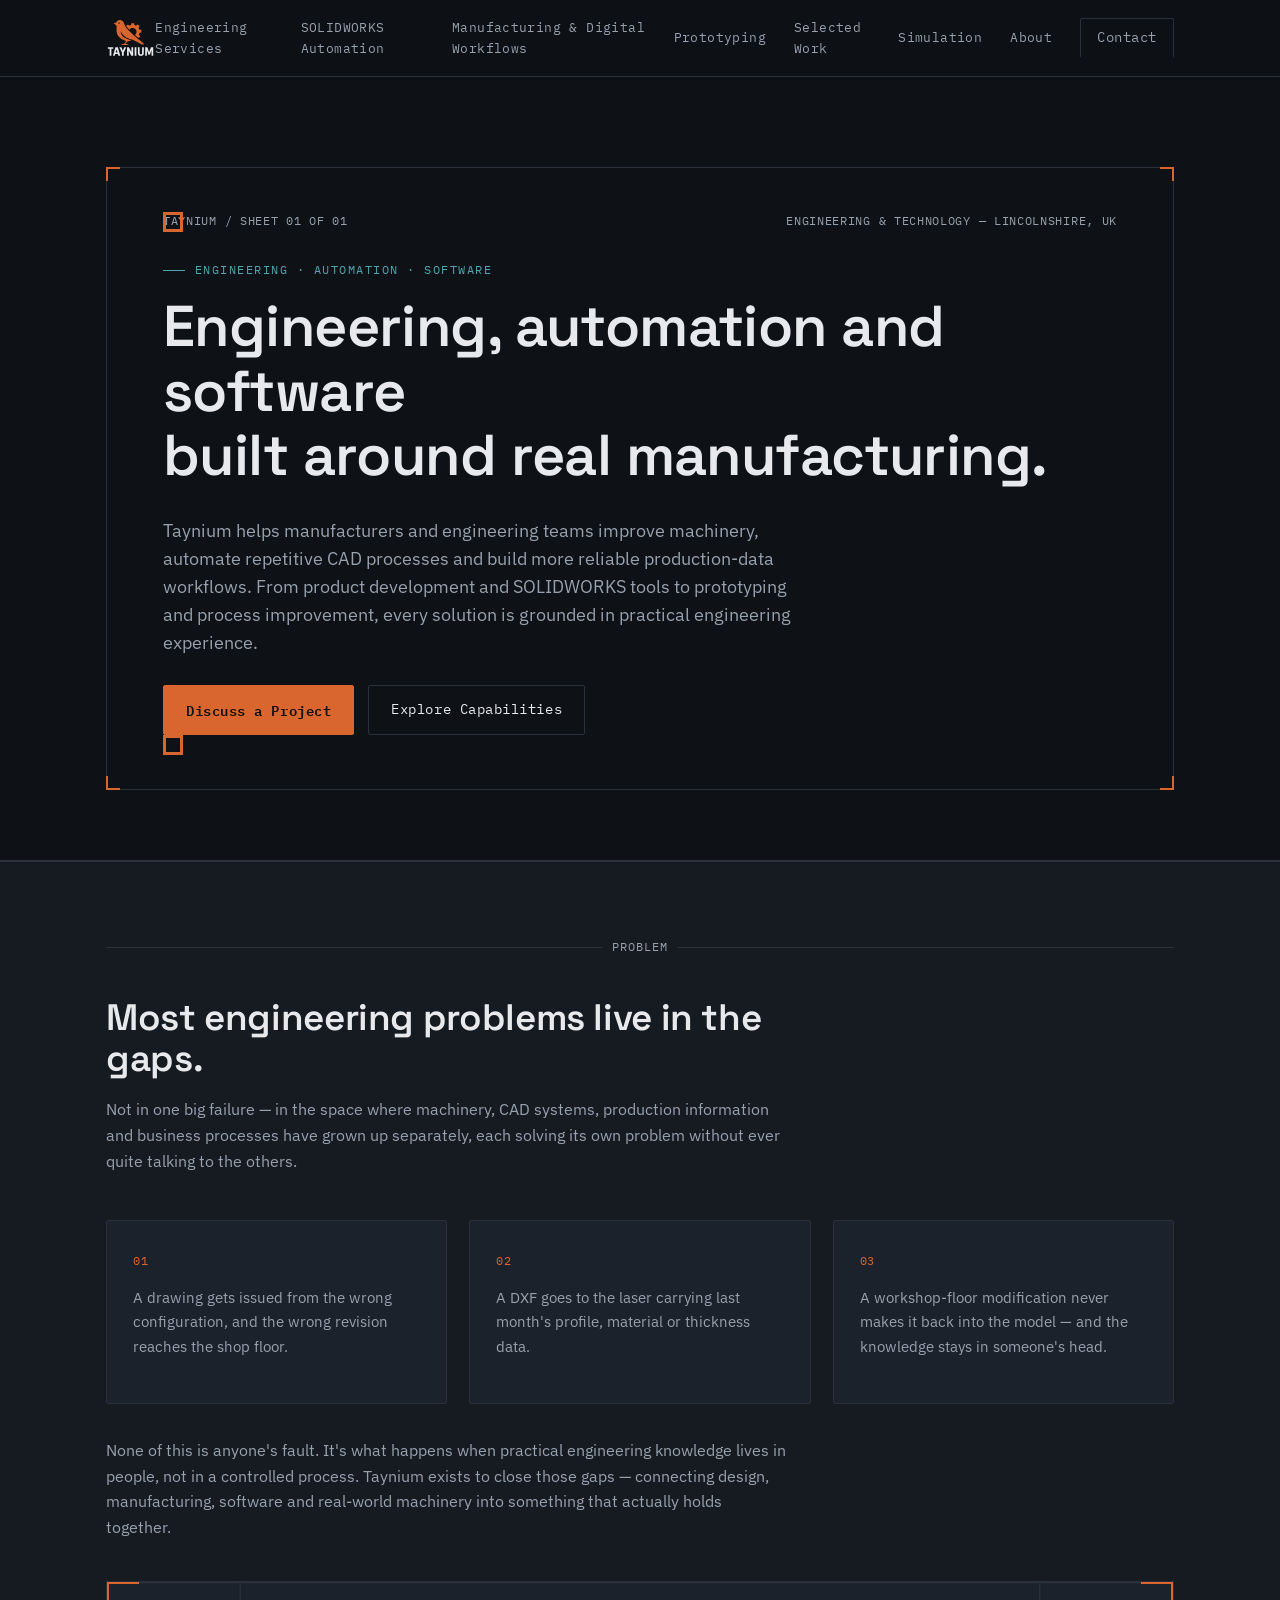
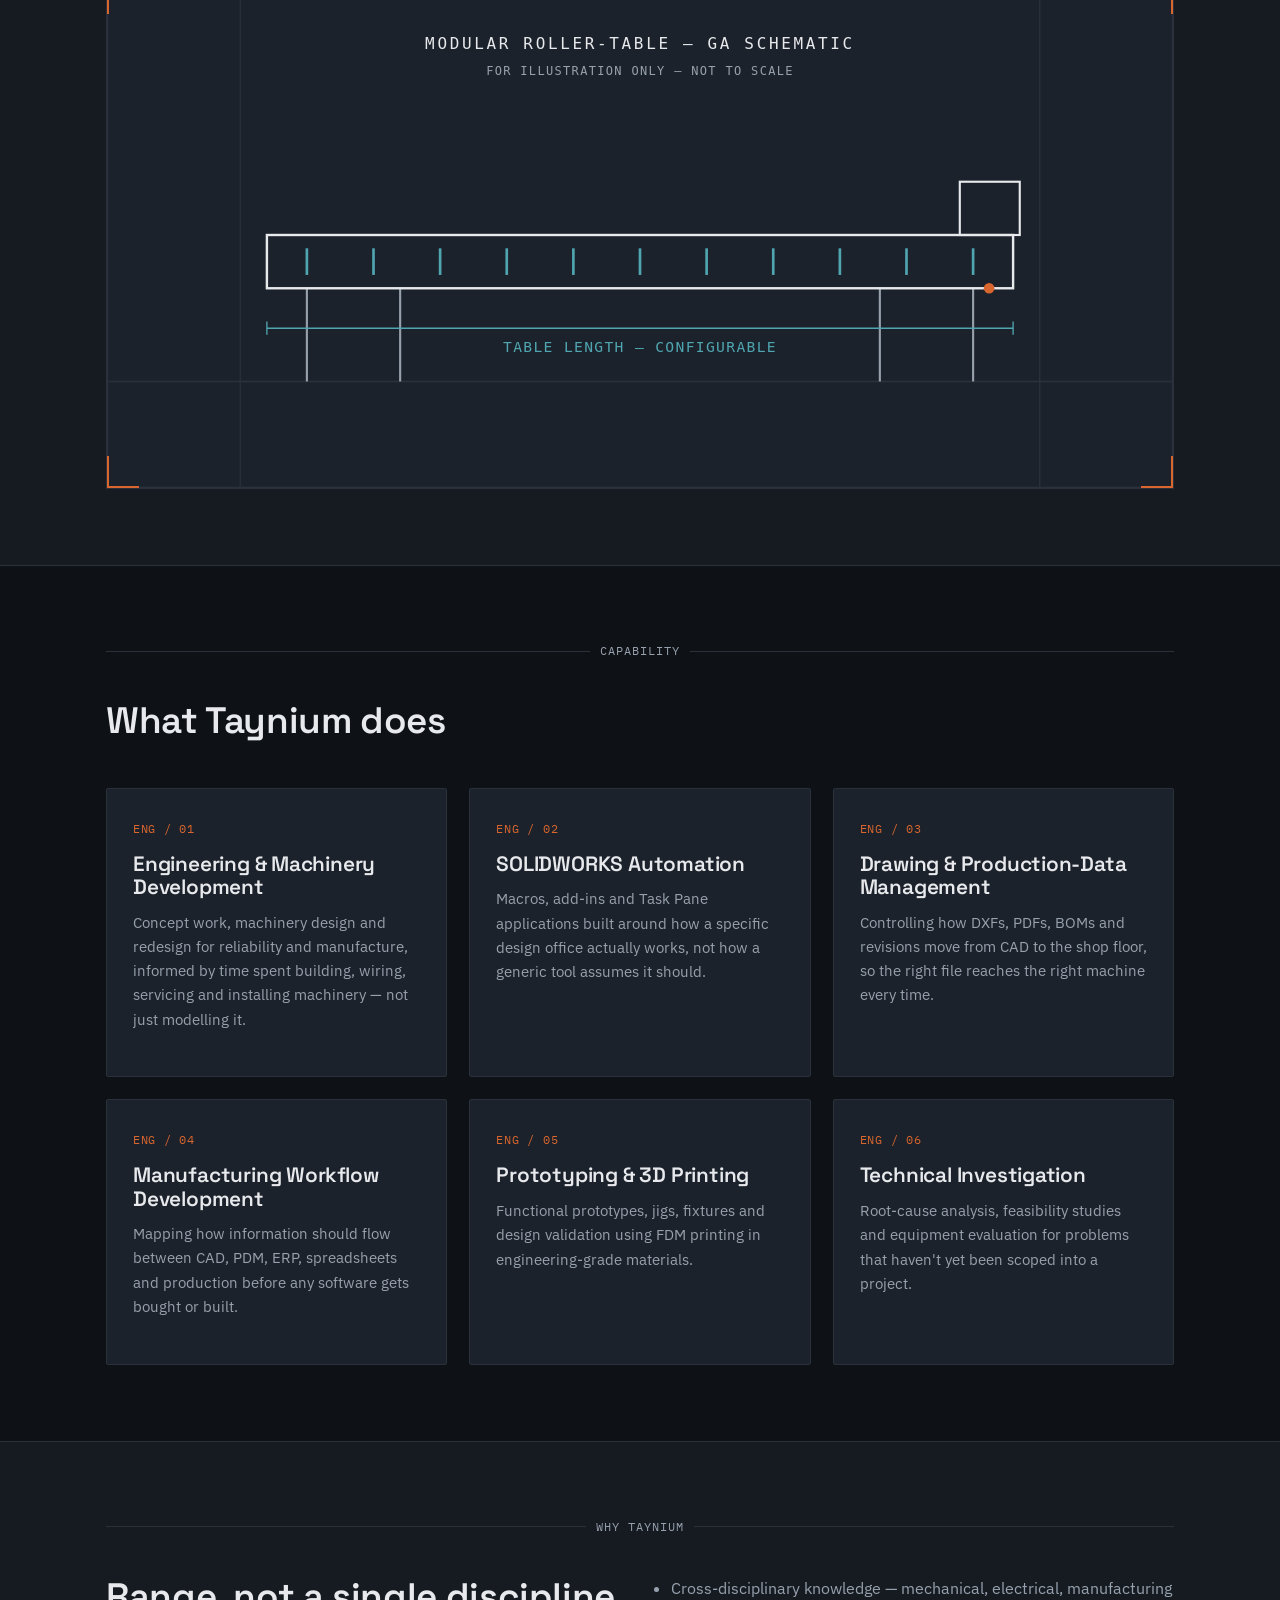
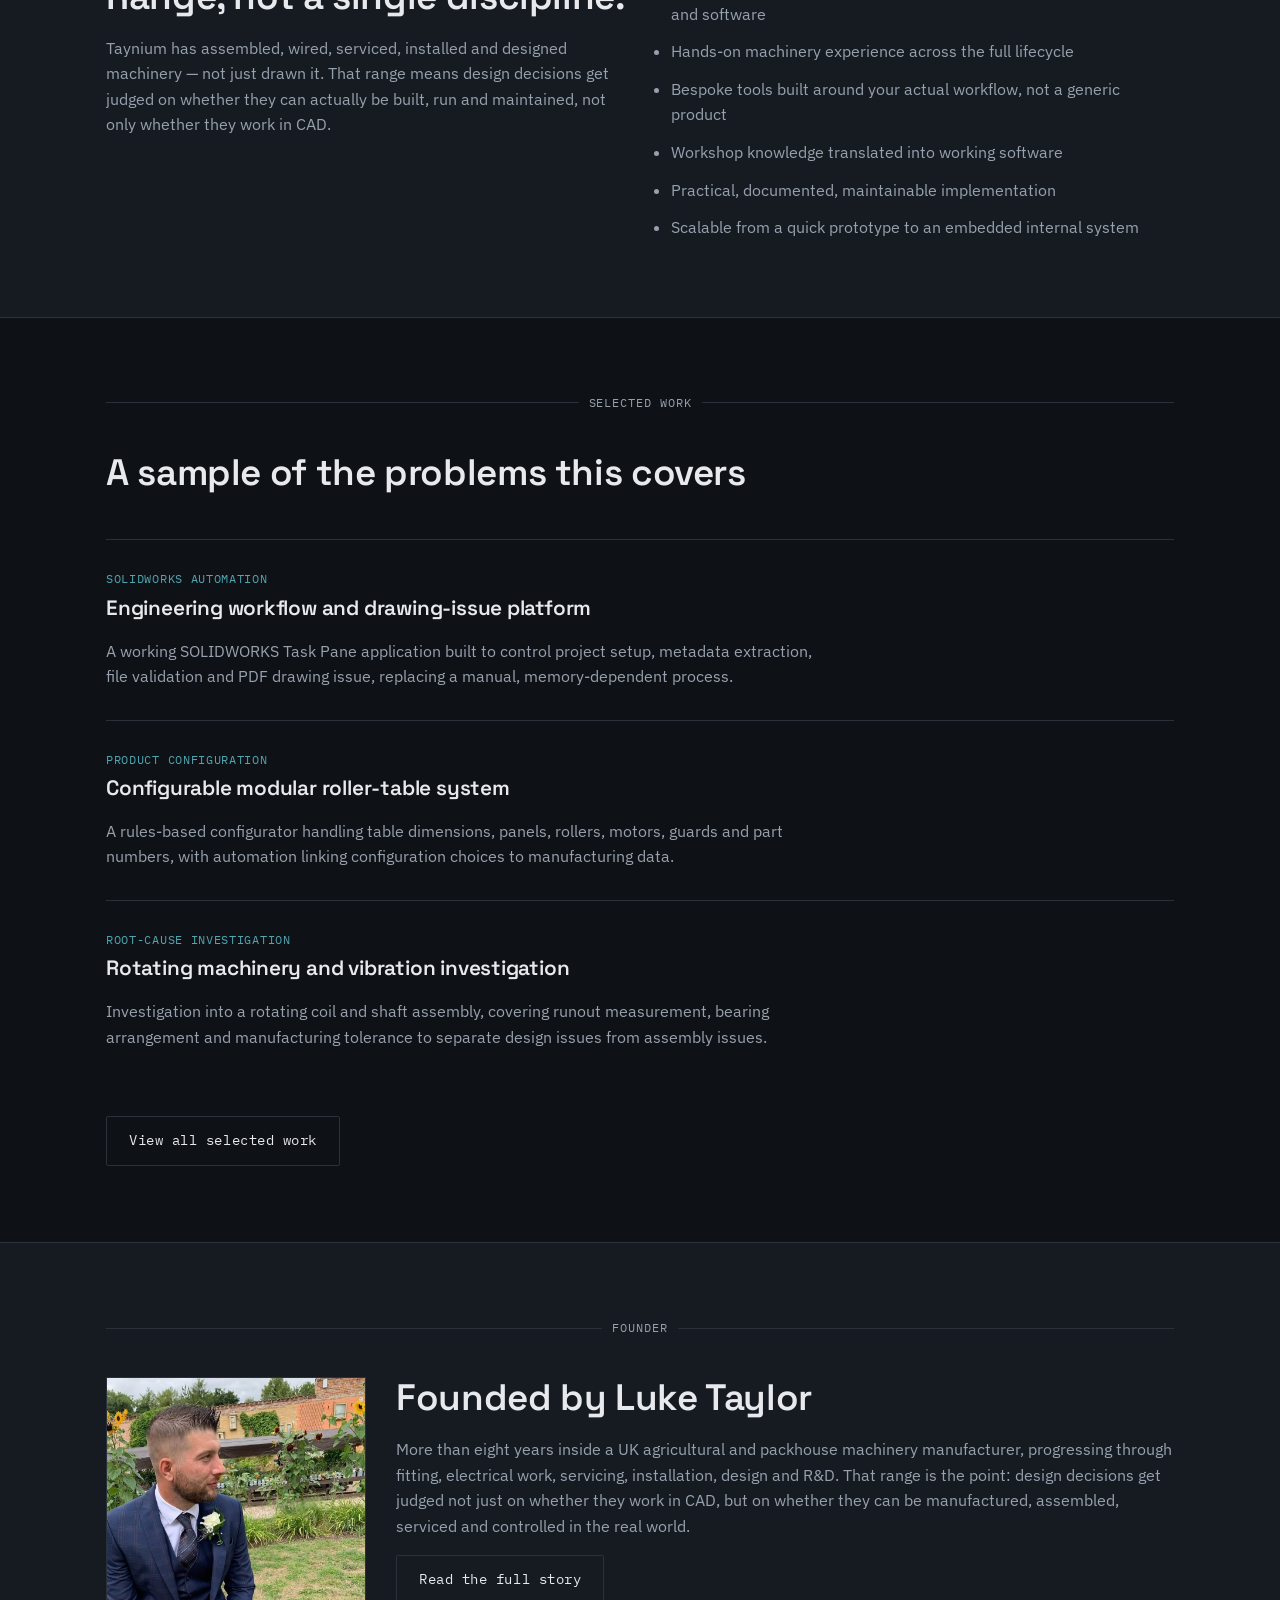
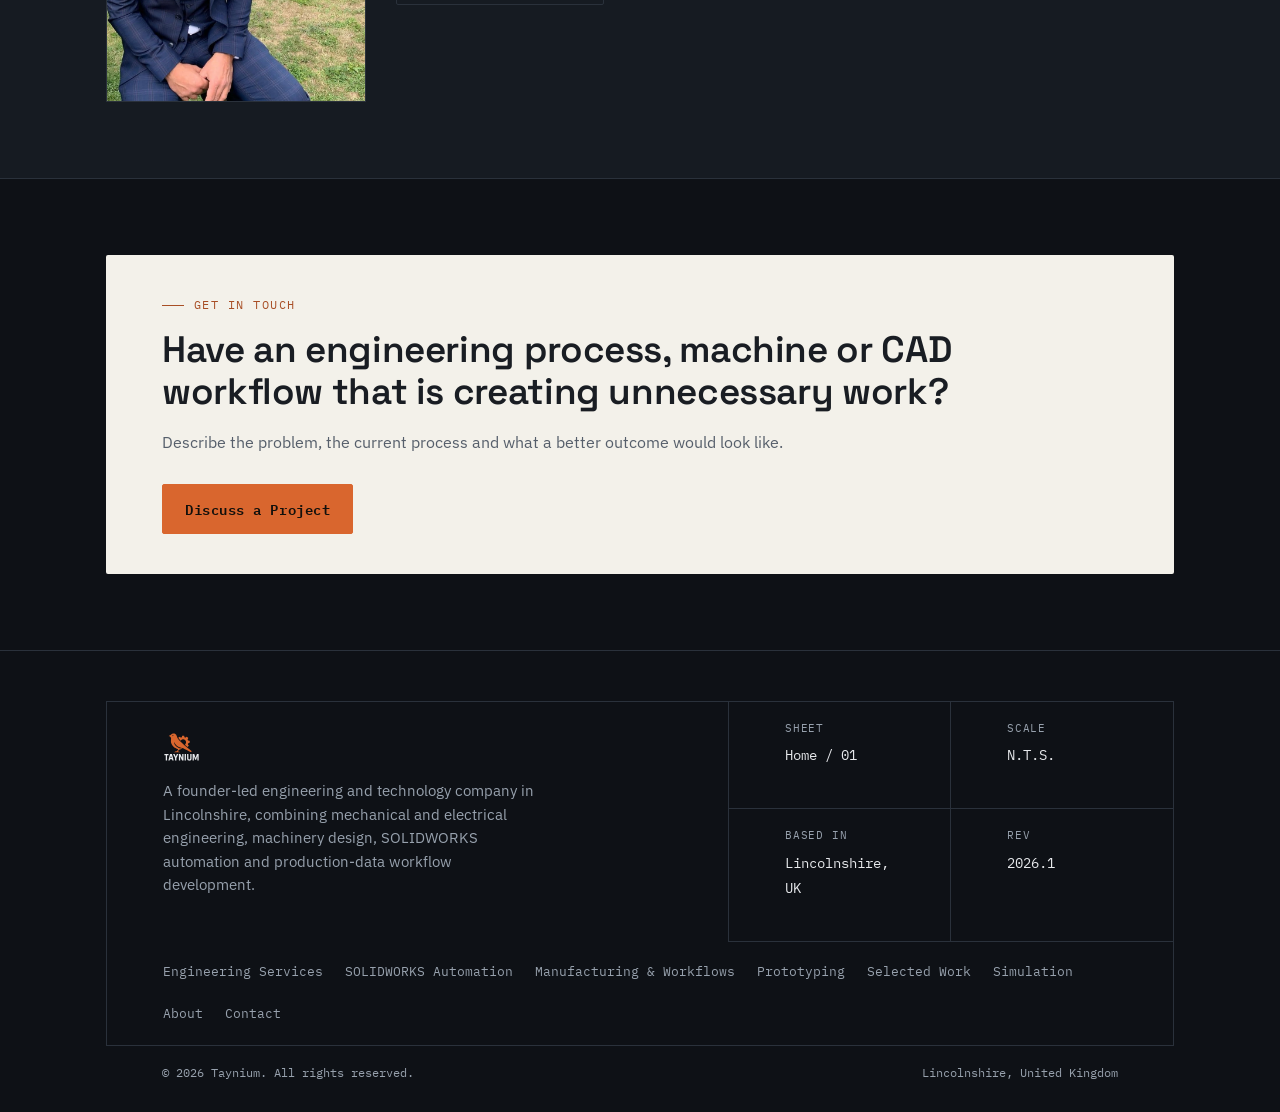
==== commit 51b06a0a: "Add Simulation page and deploy Crop Physics Simulator web app New simulation.html tells the story be" ====
--- a/index.html
+++ b/index.html
@@ -21,6 +21,7 @@
       <a href="manufacturing-workflows.html">Manufacturing &amp; Digital Workflows</a>
       <a href="product-development.html">Prototyping</a>
       <a href="selected-work.html">Selected Work</a>
+      <a href="simulation.html">Simulation</a>
       <a href="about.html">About</a>
       <a href="contact.html" class="btn btn-secondary" style="padding:8px 16px;">Contact</a>
     </nav>
@@ -32,6 +33,7 @@
     <a href="manufacturing-workflows.html">Manufacturing &amp; Digital Workflows</a>
     <a href="product-development.html">Prototyping</a>
     <a href="selected-work.html">Selected Work</a>
+    <a href="simulation.html">Simulation</a>
     <a href="about.html">About</a>
     <a href="contact.html">Contact</a>
   </div>
@@ -226,6 +228,7 @@
         <a href="manufacturing-workflows.html">Manufacturing &amp; Workflows</a>
         <a href="product-development.html">Prototyping</a>
         <a href="selected-work.html">Selected Work</a>
+        <a href="simulation.html">Simulation</a>
         <a href="about.html">About</a>
         <a href="contact.html">Contact</a>
       </div>
